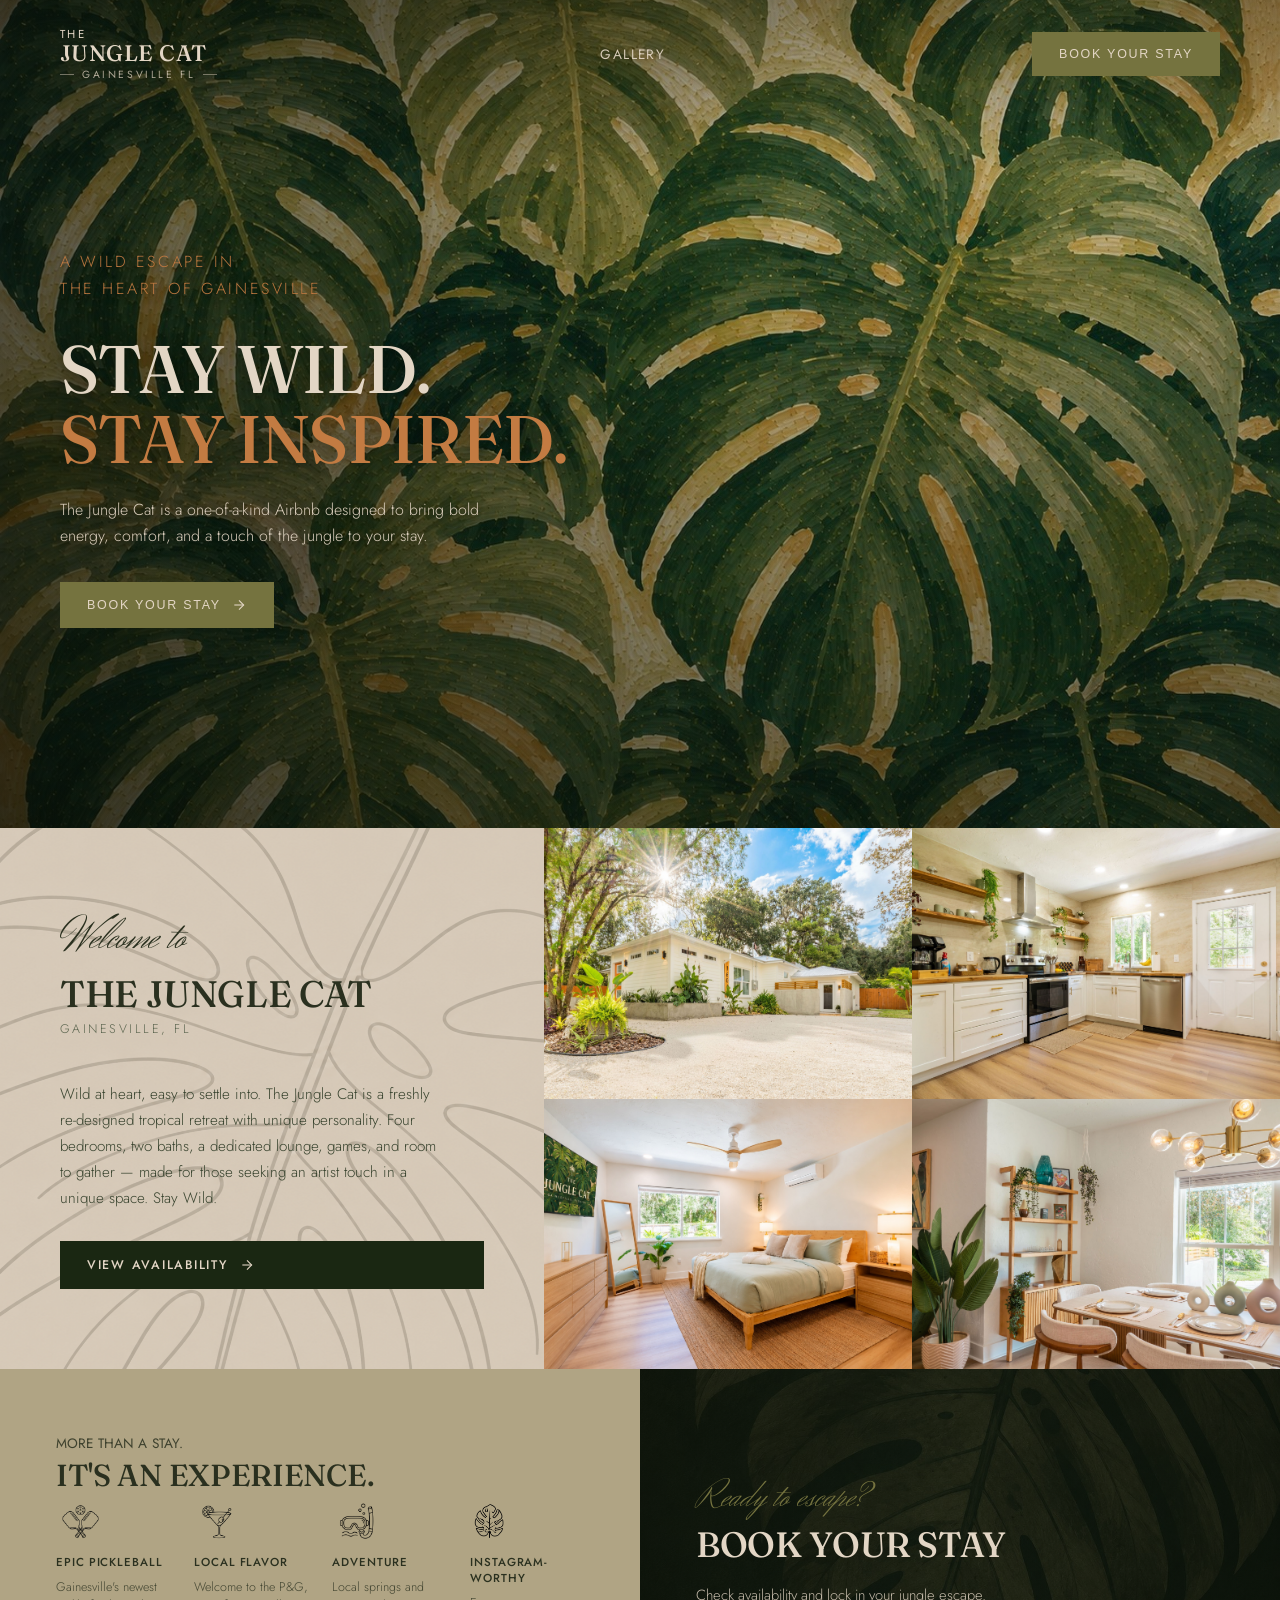
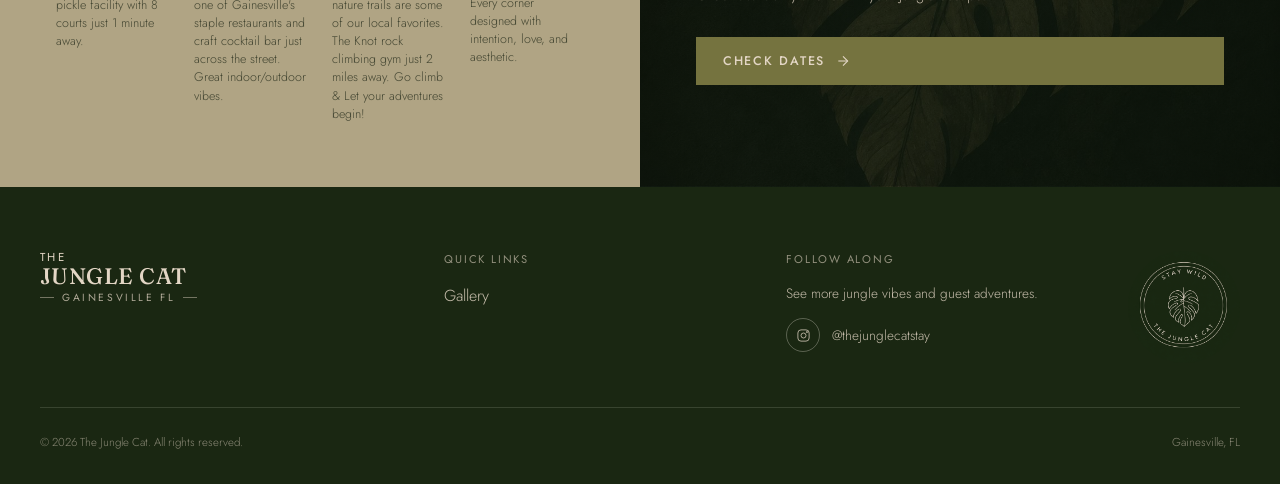
==== index.html @ f426f331 "Replace Experience section icons with custom illustrations Swap the generic inline SVG icons for the" ====
<!DOCTYPE html>
<html lang="en">
<head>
<meta charset="UTF-8">
<meta name="viewport" content="width=device-width, initial-scale=1.0">
<title>The Jungle Cat | Gainesville, FL</title>
<link rel="preconnect" href="https://fonts.googleapis.com">
<link href="https://fonts.googleapis.com/css2?family=Fraunces:ital,opsz,wght@0,9..144,300;0,9..144,400;0,9..144,500;0,9..144,600;1,9..144,400;1,9..144,500&family=Herr+Von+Muellerhoff&family=Jost:wght@300;400;500;600&display=swap" rel="stylesheet">
<link rel="stylesheet" href="styles.css">
</head>
<body>

<!-- ===== HERO ===== -->
<section class="hero" id="top">
  <div class="hero-bg"></div>
  <div class="hero-overlay"></div>

  <header>
    <div class="logo">
      <div class="brand-top">THE</div>
      <div class="brand-main">JUNGLE CAT</div>
      <div class="brand-sub">GAINESVILLE FL</div>
    </div>
    <nav id="mainNav">
      <a href="gallery.html" class="nav-gallery">
        <span class="nav-gallery-text">GALLERY</span>
        <img class="nav-gallery-leaf" src="images/gallery-leaf.png" alt="Gallery">
      </a>
    </nav>
    <button class="btn btn-olive" id="bookBtnTop">BOOK YOUR STAY</button>
    <button class="nav-toggle" id="navToggle" aria-label="Menu">
      <svg width="26" height="26" viewBox="0 0 24 24" fill="none" stroke="currentColor" stroke-width="1.6"><line x1="3" y1="6" x2="21" y2="6"/><line x1="3" y1="12" x2="21" y2="12"/><line x1="3" y1="18" x2="21" y2="18"/></svg>
    </button>
  </header>

  <div class="hero-content">
    <div class="hero-content-inner">
      <p class="eyebrow">A WILD ESCAPE IN<br>THE HEART OF GAINESVILLE</p>
      <h1>STAY WILD.<br><span class="line-2">STAY INSPIRED.</span></h1>
      <p>The Jungle Cat is a one-of-a-kind Airbnb designed to bring bold energy, comfort, and a touch of the jungle to your stay.</p>
      <button class="btn btn-olive">BOOK YOUR STAY
        <svg viewBox="0 0 24 24" fill="none" stroke-width="1.6"><line x1="5" y1="12" x2="19" y2="12"/><polyline points="12 5 19 12 12 19"/></svg>
      </button>
    </div>
  </div>
</section>

<!-- ===== FEATURES ===== -->
<!-- ===== WELCOME / GALLERY ===== -->
<section class="welcome" id="about">
  <div class="welcome-text">
    <span class="script">Welcome to</span>
    <h2>THE JUNGLE CAT</h2>
    <p class="loc">GAINESVILLE, FL</p>
    <div class="rule"></div>
    <p>Wild at heart, easy to settle into. The Jungle Cat is a freshly re-designed tropical retreat with unique personality. Four bedrooms, two baths, a dedicated lounge, games, and room to gather — made for those seeking an artist touch in a unique space. Stay Wild.</p>
    <a class="btn btn-forest" href="https://www.upkeyrentals.com/en/properties/6a95ee6c9db9bb001233cbee?city=Gainesville&country=United+States&minOccupancy=1&adults=1" target="_blank" rel="noopener">VIEW AVAILABILITY
      <svg viewBox="0 0 24 24" fill="none" stroke-width="1.6"><line x1="5" y1="12" x2="19" y2="12"/><polyline points="12 5 19 12 12 19"/></svg>
    </a>
  </div>
  <div class="gallery" id="gallery">
    <div class="gallery-item g1"><img src="images/exterior.jpg" alt="The Jungle Cat cottage exterior with sunlit trees and driveway"></div>
    <div class="gallery-item g2"><img src="images/kitchen.jpg" alt="Kitchen with open wood shelving and butcher block counters"></div>
    <div class="gallery-item g3"><img src="images/bedroom.jpg" alt="Bedroom with mirror and Jungle Cat sign on TV"></div>
    <div class="gallery-item g4"><img src="images/dining.jpg" alt="Dining nook with shelving, plants, and brass chandelier"></div>
  </div>
</section>

<!-- ===== EXPERIENCE / BOOK ===== -->
<section class="experience" id="experience">
  <div class="exp-left">
    <p class="exp-eyebrow">MORE THAN A STAY.</p>
    <h2>IT'S AN EXPERIENCE.</h2>
    <div class="exp-items">
      <div class="exp-item">
        <img src="images/icon-pickleball.png" alt="Pickleball paddles and ball">
        <h4>EPIC PICKLEBALL</h4>
        <p>Gainesville's newest pickle facility with 8 courts just 1 minute away.</p>
      </div>
      <div class="exp-item">
        <img src="images/icon-cocktail.png" alt="Cocktail glass">
        <h4>LOCAL FLAVOR</h4>
        <p>Welcome to the P&G, one of Gainesville's staple restaurants and craft cocktail bar just across the street. Great indoor/outdoor vibes.</p>
      </div>
      <div class="exp-item">
        <img src="images/icon-adventure.png" alt="Snorkel mask">
        <h4>ADVENTURE</h4>
        <p>Local springs and nature trails are some of our local favorites. The Knot rock climbing gym just 2 miles away. Go climb &amp; Let your adventures begin!</p>
      </div>
      <div class="exp-item">
        <img src="images/icon-leaf.png" alt="Monstera leaf">
        <h4>INSTAGRAM-WORTHY</h4>
        <p>Every corner designed with intention, love, and aesthetic.</p>
      </div>
    </div>
  </div>
  <div class="exp-right" id="stay">
    <span class="script">Ready to escape?</span>
    <h2>BOOK YOUR STAY</h2>
    <p>Check availability and lock in your jungle escape.</p>
    <a class="btn btn-olive" href="https://www.upkeyrentals.com/en/properties/6a95ee6c9db9bb001233cbee?city=Gainesville&country=United+States&minOccupancy=1&adults=1" target="_blank" rel="noopener">CHECK DATES
      <svg viewBox="0 0 24 24" fill="none" stroke-width="1.6"><line x1="5" y1="12" x2="19" y2="12"/><polyline points="12 5 19 12 12 19"/></svg>
    </a>
  </div>
</section>

<!-- ===== FOOTER ===== -->
<footer id="contact">
  <div class="footer-grid">
    <div class="footer-col">
      <div class="logo">
        <div class="brand-top">THE</div>
        <div class="brand-main">JUNGLE CAT</div>
        <div class="brand-sub">GAINESVILLE FL</div>
      </div>
    </div>
    <div class="footer-col">
      <h5>QUICK LINKS</h5>
      <a href="gallery.html">Gallery</a>
    </div>
    <div class="footer-col">
      <h5>FOLLOW ALONG</h5>
      <p>See more jungle vibes and guest adventures.</p>
      <div class="socials">
        <a href="https://www.instagram.com/thejunglecatstay" target="_blank" rel="noopener" aria-label="Instagram"><svg viewBox="0 0 24 24"><rect x="3" y="3" width="18" height="18" rx="5"/><circle cx="12" cy="12" r="4"/><circle cx="17.5" cy="6.5" r="1"/></svg></a>
        <a href="https://www.instagram.com/thejunglecatstay" target="_blank" rel="noopener" class="social-handle">@thejunglecatstay</a>
      </div>
    </div>
    <div class="badge">
      <img src="images/badge.png" alt="Stay Wild - The Jungle Cat badge">
    </div>
  </div>
  <div class="footer-bottom">
    <span>© 2026 The Jungle Cat. All rights reserved.</span>
    <span>Gainesville, FL</span>
  </div>
</footer>

<script>
  const toggle = document.getElementById('navToggle');
  const nav = document.getElementById('mainNav');
  toggle.addEventListener('click', () => nav.classList.toggle('open'));
  document.querySelectorAll('nav a').forEach(a => a.addEventListener('click', () => setTimeout(() => nav.classList.remove('open'), 0)));

  document.querySelectorAll('.btn').forEach(btn => {
    if (!btn.closest('a')) {
      btn.addEventListener('click', () => {
        if (btn.textContent.includes('BOOK') || btn.textContent.includes('CHECK')) {
          document.getElementById('stay').scrollIntoView({behavior:'smooth'});
        } else if (btn.textContent.includes('VIEW')) {
          document.getElementById('gallery').scrollIntoView({behavior:'smooth'});
        }
      });
    }
  });
</script>

</body>
</html>
---- styles.css ----
:root{
    --forest-deep:#1a2712;
    --forest:#1f2a1a;
    --forest-mid:#273321;
    --cream:#e3d6c5;
    --cream-warm:#d9ccbb;
    --olive:#75733f;
    --olive-light:#8f9260;
    --olive-tan:#b0a484;
    --clay:#c37b42;
    --ink:#2a301f;
    --line:rgba(42,48,31,0.18);
  }
  *{box-sizing:border-box; margin:0; padding:0;}
  html{scroll-behavior:smooth;}
  body{
    font-family:'Jost', sans-serif;
    color:var(--ink);
    background:var(--cream);
    -webkit-font-smoothing:antialiased;
  }
  h1,h2,h3,.serif{
    font-family:'Fraunces', serif;
    font-weight:500;
    letter-spacing:-0.01em;
  }
  .script{
    font-family:'Herr Von Muellerhoff', cursive;
    font-weight:400;
    line-height:1.4;
  }
  a{color:inherit; text-decoration:none;}
  img{max-width:100%; display:block;}
  .wrap{max-width:1240px; margin:0 auto; padding:0 40px;}
  .eyebrow{
    font-size:0.78rem;
    letter-spacing:0.16em;
    font-weight:500;
    color:var(--clay);
    text-shadow:0 2px 10px rgba(0,0,0,0.5);
  }
  .btn{
    display:inline-flex;
    align-items:center;
    gap:10px;
    padding:14px 26px;
    font-size:0.78rem;
    letter-spacing:0.14em;
    font-weight:500;
    border:1px solid transparent;
    cursor:pointer;
    transition:opacity 0.2s ease, transform 0.2s ease;
  }
  .btn:hover{opacity:0.85;}
  .btn-olive{background:var(--olive); color:var(--cream);}
  .btn-forest{background:var(--forest-deep); color:var(--cream);}
  .btn svg{width:16px; height:16px; stroke:currentColor;}

  /* ===== HEADER / HERO ===== */
  .hero{
    position:relative;
    min-height:92vh;
    display:flex;
    flex-direction:column;
    color:var(--cream);
    overflow:hidden;
  }
  .hero-bg{
    position:absolute; inset:0;
    background-image:url('images/hero-leaves.jpg');
    background-size:cover;
    background-position:center 30%;
    z-index:0;
  }
  .hero-overlay{
    position:absolute; inset:0; z-index:1;
    background:
      linear-gradient(100deg, rgba(6,10,4,0.62) 0%, rgba(6,10,4,0.38) 32%, rgba(6,10,4,0.08) 58%),
      linear-gradient(180deg, rgba(8,12,5,0.42) 0%, rgba(8,12,5,0.12) 22%, rgba(8,12,5,0.58) 100%);
  }
  header{
    position:relative; z-index:4;
    display:flex; align-items:center; justify-content:space-between;
    gap:20px;
    padding:28px 40px;
    max-width:1240px; margin:0 auto; width:100%;
  }
  .logo{line-height:1.15; flex:0 0 auto; white-space:nowrap;}
  .logo .brand-top{font-size:0.72rem; letter-spacing:0.2em; font-weight:400;}
  .logo .brand-main{font-family:'Fraunces', serif; font-size:1.4rem; letter-spacing:0.02em; font-weight:500;}
  .logo .brand-sub{font-size:0.65rem; letter-spacing:0.25em; opacity:0.75; display:flex; align-items:center; gap:8px; margin-top:2px;}
  .logo .brand-sub::before, .logo .brand-sub::after{content:""; width:14px; height:1px; background:currentColor; opacity:0.6;}
  nav{display:flex; align-items:center; justify-content:center; gap:22px; flex:1; min-width:0; margin-left:16px;}
  nav a{font-size:0.85rem; letter-spacing:0.1em; font-weight:400; opacity:0.92; white-space:nowrap; text-shadow:0 1px 6px rgba(0,0,0,0.4);}
  .nav-gallery-leaf{display:none;}
  nav a:hover{opacity:1;}
  .nav-toggle{display:none; background:none; border:none; color:var(--cream); cursor:pointer; flex:0 0 auto;}
  header .btn-olive{flex:0 0 auto; white-space:nowrap;}

  .hero-content{
    position:relative; z-index:3;
    flex:1;
    display:flex; align-items:center;
    padding:20px 40px 80px;
    max-width:1240px; margin:0 auto; width:100%;
  }
  .hero-content-inner{max-width:560px;}
  .hero-content h1{
    font-size:clamp(2.6rem, 5.5vw, 4.2rem);
    line-height:1.05;
    margin:18px 0 22px;
    text-shadow:0 3px 16px rgba(0,0,0,0.45);
  }
  .hero-content h1 .line-2{color:var(--clay);}
  .hero-content p{
    font-size:1rem;
    line-height:1.65;
    max-width:420px;
    opacity:0.95;
    margin-bottom:32px;
    font-weight:300;
    text-shadow:0 2px 10px rgba(0,0,0,0.5);
  }

  /* ===== WELCOME / GALLERY ===== */
  .welcome{
    display:grid; grid-template-columns:0.85fr 1.15fr;
  }
  .welcome-text{
    position:relative;
    background:var(--cream-warm) url('images/welcome-leaf.png') center/cover no-repeat;
    padding:80px 60px;
    display:flex; flex-direction:column; justify-content:center;
    overflow:hidden;
  }
  .welcome-text > *{position:relative;}
  .welcome-text .script{font-size:2.8rem; color:var(--olive-dark); margin-bottom:2px;}
  .welcome-text h2{font-size:2.3rem; line-height:1.15; margin-bottom:4px;}
  .welcome-text .loc{font-size:0.78rem; letter-spacing:0.2em; color:#5c6650; margin-bottom:18px;}
  .welcome-text .rule{width:46px; height:2px; background:var(--olive-dark); margin-bottom:22px;}
  .welcome-text p{font-size:0.95rem; line-height:1.7; color:#39442f; font-weight:300; max-width:380px; margin-bottom:30px;}

  .gallery{display:grid; grid-template-columns:1fr 1fr; grid-template-rows:1fr 1fr;}
  .gallery-item{position:relative; overflow:hidden; min-height:220px;}
  .gallery-item img{width:100%; height:100%; object-fit:cover; position:absolute; inset:0;}

  /* ===== EXPERIENCE / BOOK ===== */
  .experience{display:grid; grid-template-columns:1fr 1fr;}
  .exp-left{background:var(--olive-tan); color:var(--ink); padding:64px 56px;}
  .exp-eyebrow{font-size:0.85rem; font-weight:400; letter-spacing:0.01em; margin-bottom:4px; opacity:0.85;}
  .exp-left h2{font-size:1.9rem; line-height:1.2; margin-bottom:8px;}
  .exp-rule{width:100%; max-width:520px; height:1px; background:rgba(42,48,31,0.3); margin:20px 0 34px;}
  .exp-items{display:grid; grid-template-columns:repeat(4,1fr); gap:24px;}
  .exp-item svg{width:24px; height:24px; stroke:var(--ink); fill:none; stroke-width:1.3; margin-bottom:14px;}
  .exp-item img{height:38px; width:auto; margin-bottom:14px; display:block;}
  .exp-item h4{font-size:0.72rem; letter-spacing:0.08em; font-weight:500; margin-bottom:8px;}
  .exp-item p{font-size:0.78rem; line-height:1.45; font-weight:300; opacity:0.8;}

  .exp-right{
    position:relative;
    background:
      linear-gradient(100deg, rgba(10,14,6,0.72) 0%, rgba(10,14,6,0.48) 45%, rgba(10,14,6,0.62) 100%),
      url('images/book-your-stay-bg.jpg');
    background-size:cover;
    background-position:center;
    color:var(--cream);
    padding:70px 56px;
    display:flex; flex-direction:column; justify-content:center;
    overflow:hidden;
  }
  .exp-right .leaf-deco{position:absolute; right:-40px; top:-20px; width:280px; height:280px; opacity:0.18; stroke:var(--cream); fill:none; stroke-width:1;}
  .exp-right .script{font-size:2.4rem; color:var(--olive); margin-bottom:0;}
  .exp-right h2{font-size:2.2rem; line-height:1.15; margin-bottom:18px; position:relative;}
  .exp-right p{font-size:0.92rem; line-height:1.65; font-weight:300; opacity:0.85; max-width:360px; margin-bottom:30px; position:relative;}

  /* ===== FOOTER ===== */
  footer{background:var(--forest-deep); color:var(--cream); padding:64px 40px 34px;}
  .footer-grid{
    display:grid; grid-template-columns:1.2fr 1fr 1fr auto;
    gap:30px;
    max-width:1240px; margin:0 auto;
    padding-bottom:44px;
    border-bottom:1px solid rgba(242,237,226,0.14);
  }
  footer .logo .brand-sub{color:var(--cream);}
  .footer-col h5{font-size:0.7rem; letter-spacing:0.16em; opacity:0.6; margin-bottom:16px; font-weight:400;}
  .footer-col a, .footer-col p{
    display:block; font-size:0.85rem; font-weight:300; opacity:0.85; margin-bottom:10px; line-height:1.6;
  }
  .footer-col a{font-size:1rem;}
  .socials{display:flex; align-items:center; gap:12px; margin-top:14px;}
  .socials a{
    width:34px; height:34px; border:1px solid rgba(242,237,226,0.35); border-radius:50%;
    display:flex; align-items:center; justify-content:center; flex:0 0 auto;
  }
  .socials svg{width:15px; height:15px; stroke:var(--cream); fill:none; stroke-width:1.4;}
  .socials a.social-handle{
    width:auto; height:auto; border:none; border-radius:0;
    font-size:0.85rem; font-weight:300; opacity:0.85;
  }
  .socials a.social-handle:hover{opacity:1;}
  .badge{
    width:112px; height:112px;
    display:flex; align-items:center; justify-content:center;
  }
  .badge img{width:100%; height:100%; border-radius:50%; object-fit:cover;}
  .footer-bottom{
    max-width:1240px; margin:26px auto 0; display:flex; justify-content:space-between;
    font-size:0.72rem; opacity:0.55; font-weight:300;
  }

  /* ===== RESPONSIVE ===== */
  @media(max-width:860px){
    .wrap, header, .hero-content{padding-left:24px; padding-right:24px;}
    nav{display:none;}
    nav.open{
      display:block; position:absolute; top:100%; left:0; right:0; margin:0;
      padding:4px 24px; z-index:5; text-align:center;
    }
    nav.open .nav-gallery{display:inline-block;}
    nav.open .nav-gallery-text{display:none;}
    nav.open .nav-gallery-leaf{
      display:block; height:clamp(102px, 35vw, 134px); width:auto; max-width:92%; margin:0 auto;
      opacity:0; animation:navLeafFadeIn 1.2s ease forwards;
    }
    @keyframes navLeafFadeIn{
      from{opacity:0;}
      to{opacity:1;}
    }
    .nav-toggle{display:block;}
    header .btn-olive{display:none;}
    .experience{grid-template-columns:1fr;}
    .welcome{grid-template-columns:1fr;}
    .welcome-text{padding:56px 30px;}
    .gallery-item{min-height:180px;}
    .footer-grid{grid-template-columns:1fr 1fr; padding-bottom:0;}
    .footer-grid > *:nth-child(4){grid-column:span 2; margin-top:20px;}
    .footer-bottom{flex-direction:column; gap:8px; text-align:center;}
  }
  @media(max-width:560px){
    .footer-grid{grid-template-columns:1fr;}
    .gallery{grid-template-columns:1fr;}
    .gallery-item{min-height:auto; aspect-ratio:4/3;}
    .welcome-text{padding:48px 24px;}
    .welcome-text .script{font-size:2.4rem;}
    .welcome-text h2{font-size:2rem;}
    .welcome-text .loc{font-size:0.72rem; margin-bottom:16px;}
    .welcome-text p{font-size:0.9rem; margin-bottom:26px;}
    .welcome-text .btn{padding:13px 22px; font-size:0.72rem; gap:9px;}
    .exp-items{grid-template-columns:1fr;}
    .exp-left, .exp-right{padding:50px 26px;}
  }

  /* ===== FULL GALLERY PAGE ===== */
  .exp-right-full{
    min-height:52vh;
    align-items:center;
    text-align:center;
  }
  .exp-right-full p{margin-left:auto; margin-right:auto;}
  .hero-gallery{
    min-height:38vh;
  }
  .full-gallery{
    background:#fff;
    padding:5px;
  }
  .full-gallery-grid{
    display:grid;
    grid-template-columns:repeat(3, 1fr);
    gap:5px;
    max-width:1600px;
    margin:0 auto;
  }
  .full-gallery-grid img{
    width:100%;
    height:100%;
    aspect-ratio:4/3;
    object-fit:cover;
    display:block;
  }
  .full-gallery-empty{
    text-align:center;
    padding:60px 20px 100px;
    color:#8a8a7a;
    font-size:0.95rem;
    font-weight:300;
  }
  @media(max-width:700px){
    .full-gallery{padding:0;}
    .full-gallery-grid{grid-template-columns:1fr; gap:0;}
  }
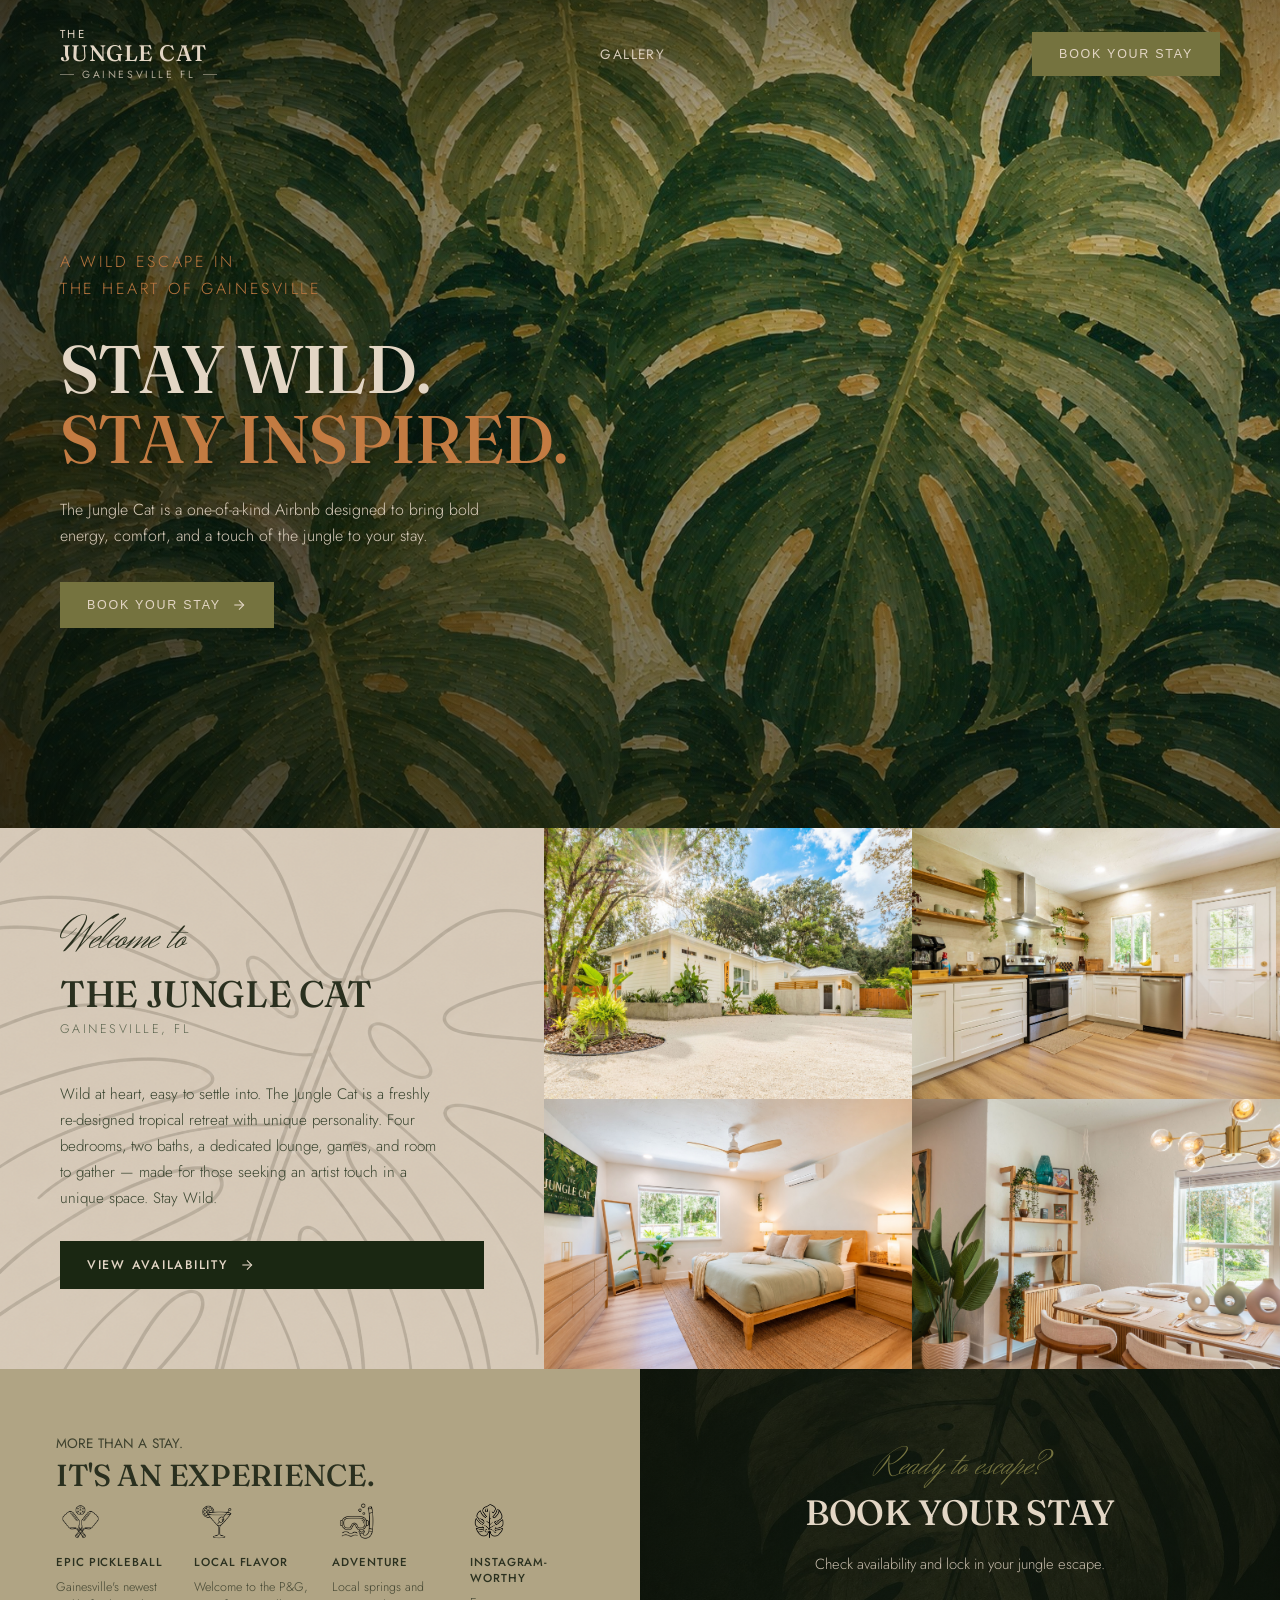
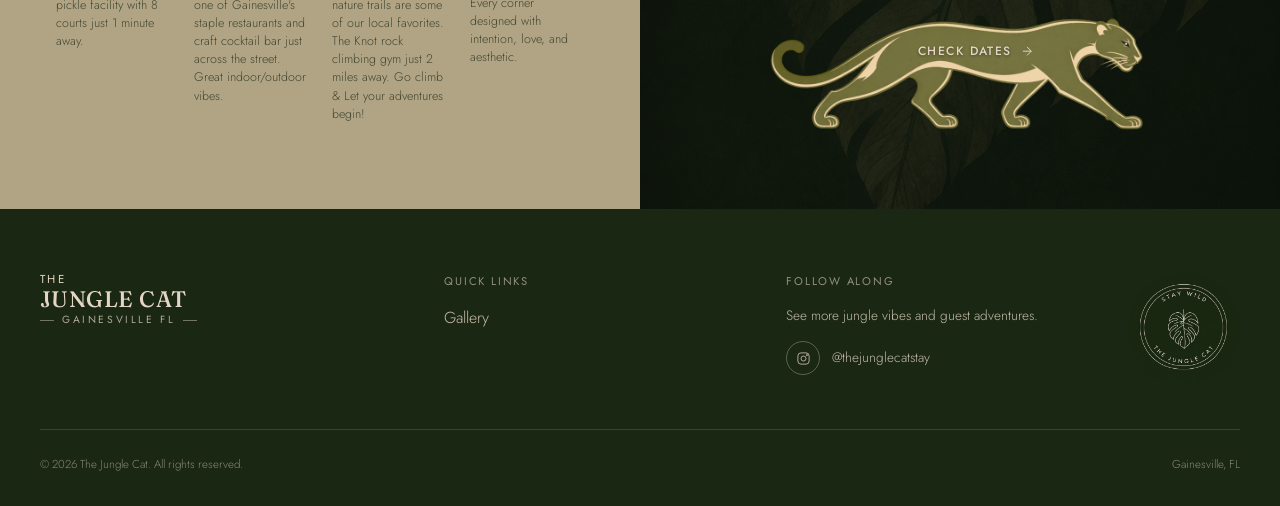
==== commit 023ff599: "Replace CHECK DATES button with panther graphic - Recolor the panther illustration's body to exactly" ====
--- a/index.html
+++ b/index.html
@@ -98,8 +98,11 @@
     <span class="script">Ready to escape?</span>
     <h2>BOOK YOUR STAY</h2>
     <p>Check availability and lock in your jungle escape.</p>
-    <a class="btn btn-olive" href="https://www.upkeyrentals.com/en/properties/6a95ee6c9db9bb001233cbee?city=Gainesville&country=United+States&minOccupancy=1&adults=1" target="_blank" rel="noopener">CHECK DATES
-      <svg viewBox="0 0 24 24" fill="none" stroke-width="1.6"><line x1="5" y1="12" x2="19" y2="12"/><polyline points="12 5 19 12 12 19"/></svg>
+    <a class="btn-panther" href="https://www.upkeyrentals.com/en/properties/6a95ee6c9db9bb001233cbee?city=Gainesville&country=United+States&minOccupancy=1&adults=1" target="_blank" rel="noopener">
+      <img src="images/panther.png" alt="">
+      <span class="btn-panther-label">CHECK DATES
+        <svg viewBox="0 0 24 24" fill="none" stroke-width="1.6"><line x1="5" y1="12" x2="19" y2="12"/><polyline points="12 5 19 12 12 19"/></svg>
+      </span>
     </a>
   </div>
 </section>
--- a/styles.css
+++ b/styles.css
@@ -56,6 +56,18 @@
   .btn-forest{background:var(--forest-deep); color:var(--cream);}
   .btn svg{width:16px; height:16px; stroke:currentColor;}
 
+  .btn-panther{position:relative; display:inline-block; width:100%; max-width:400px; container-type:inline-size; transition:opacity 0.2s ease;}
+  .btn-panther:hover{opacity:0.85;}
+  .btn-panther img{width:100%; height:auto; display:block;}
+  .btn-panther-label{
+    position:absolute; top:34%; left:54%; transform:translate(-50%,-50%);
+    display:inline-flex; align-items:center; gap:2cqw;
+    font-size:3cqw; letter-spacing:0.12em; font-weight:500;
+    color:var(--cream); white-space:nowrap;
+    text-shadow:0 1px 3px rgba(0,0,0,0.4);
+  }
+  .btn-panther-label svg{width:3.6cqw; height:3.6cqw; stroke:currentColor; flex:0 0 auto;}
+
   /* ===== HEADER / HERO ===== */
   .hero{
     position:relative;
@@ -165,13 +177,14 @@
     background-position:center;
     color:var(--cream);
     padding:70px 56px;
-    display:flex; flex-direction:column; justify-content:center;
+    display:flex; flex-direction:column; justify-content:center; align-items:center;
+    text-align:center;
     overflow:hidden;
   }
   .exp-right .leaf-deco{position:absolute; right:-40px; top:-20px; width:280px; height:280px; opacity:0.18; stroke:var(--cream); fill:none; stroke-width:1;}
   .exp-right .script{font-size:2.4rem; color:var(--olive); margin-bottom:0;}
   .exp-right h2{font-size:2.2rem; line-height:1.15; margin-bottom:18px; position:relative;}
-  .exp-right p{font-size:0.92rem; line-height:1.65; font-weight:300; opacity:0.85; max-width:360px; margin-bottom:30px; position:relative;}
+  .exp-right p{font-size:0.92rem; line-height:1.65; font-weight:300; opacity:0.85; max-width:360px; margin-bottom:30px; margin-left:auto; margin-right:auto; position:relative;}
 
   /* ===== FOOTER ===== */
   footer{background:var(--forest-deep); color:var(--cream); padding:64px 40px 34px;}
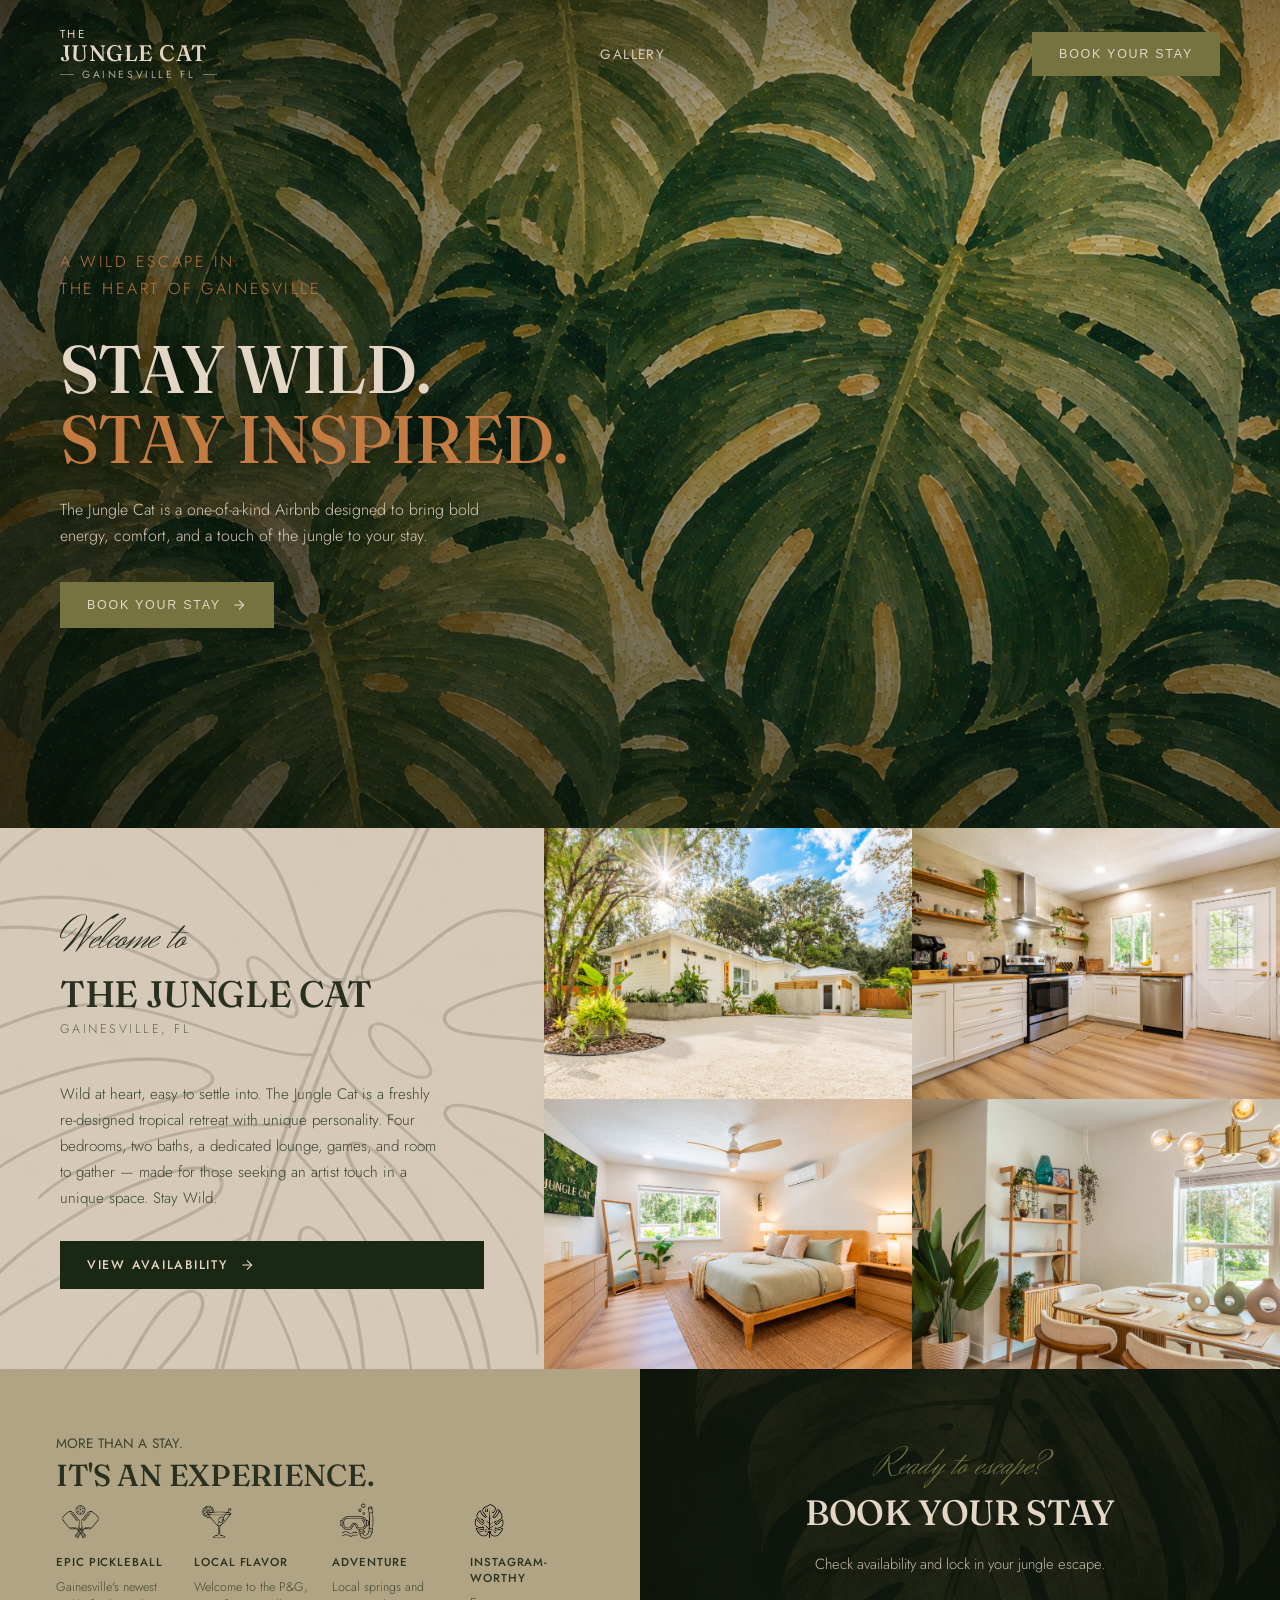
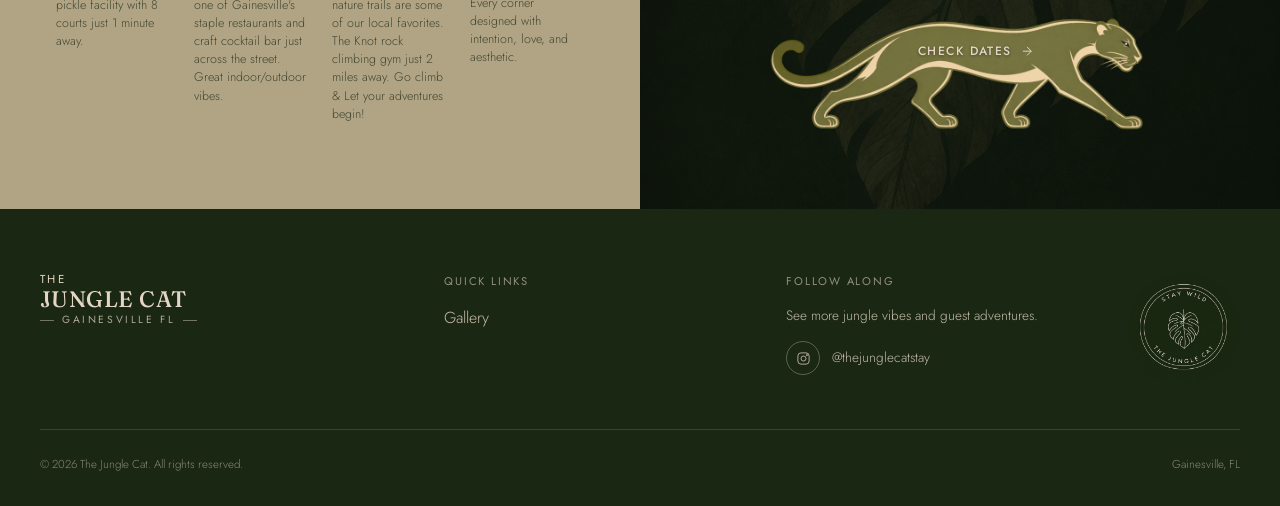
==== commit c2578fd8: "Add link preview (Open Graph) image Add images/og-image.jpg (cropped to the standard 1200x630 size) " ====
--- a/index.html
+++ b/index.html
@@ -4,6 +4,22 @@
 <meta charset="UTF-8">
 <meta name="viewport" content="width=device-width, initial-scale=1.0">
 <title>The Jungle Cat | Gainesville, FL</title>
+
+<meta name="description" content="A one-of-a-kind Airbnb in Gainesville, FL. Four bedrooms, two baths, a dedicated lounge, and games — a freshly re-designed tropical retreat with unique personality.">
+
+<meta property="og:type" content="website">
+<meta property="og:url" content="https://thejunglecat.netlify.app/">
+<meta property="og:title" content="The Jungle Cat | Gainesville, FL">
+<meta property="og:description" content="A one-of-a-kind Airbnb in Gainesville, FL. Four bedrooms, two baths, a dedicated lounge, and games — a freshly re-designed tropical retreat with unique personality.">
+<meta property="og:image" content="https://thejunglecat.netlify.app/images/og-image.jpg">
+<meta property="og:image:width" content="1200">
+<meta property="og:image:height" content="630">
+
+<meta name="twitter:card" content="summary_large_image">
+<meta name="twitter:title" content="The Jungle Cat | Gainesville, FL">
+<meta name="twitter:description" content="A one-of-a-kind Airbnb in Gainesville, FL. Four bedrooms, two baths, a dedicated lounge, and games — a freshly re-designed tropical retreat with unique personality.">
+<meta name="twitter:image" content="https://thejunglecat.netlify.app/images/og-image.jpg">
+
 <link rel="preconnect" href="https://fonts.googleapis.com">
 <link href="https://fonts.googleapis.com/css2?family=Fraunces:ital,opsz,wght@0,9..144,300;0,9..144,400;0,9..144,500;0,9..144,600;1,9..144,400;1,9..144,500&family=Herr+Von+Muellerhoff&family=Jost:wght@300;400;500;600&display=swap" rel="stylesheet">
 <link rel="stylesheet" href="styles.css">
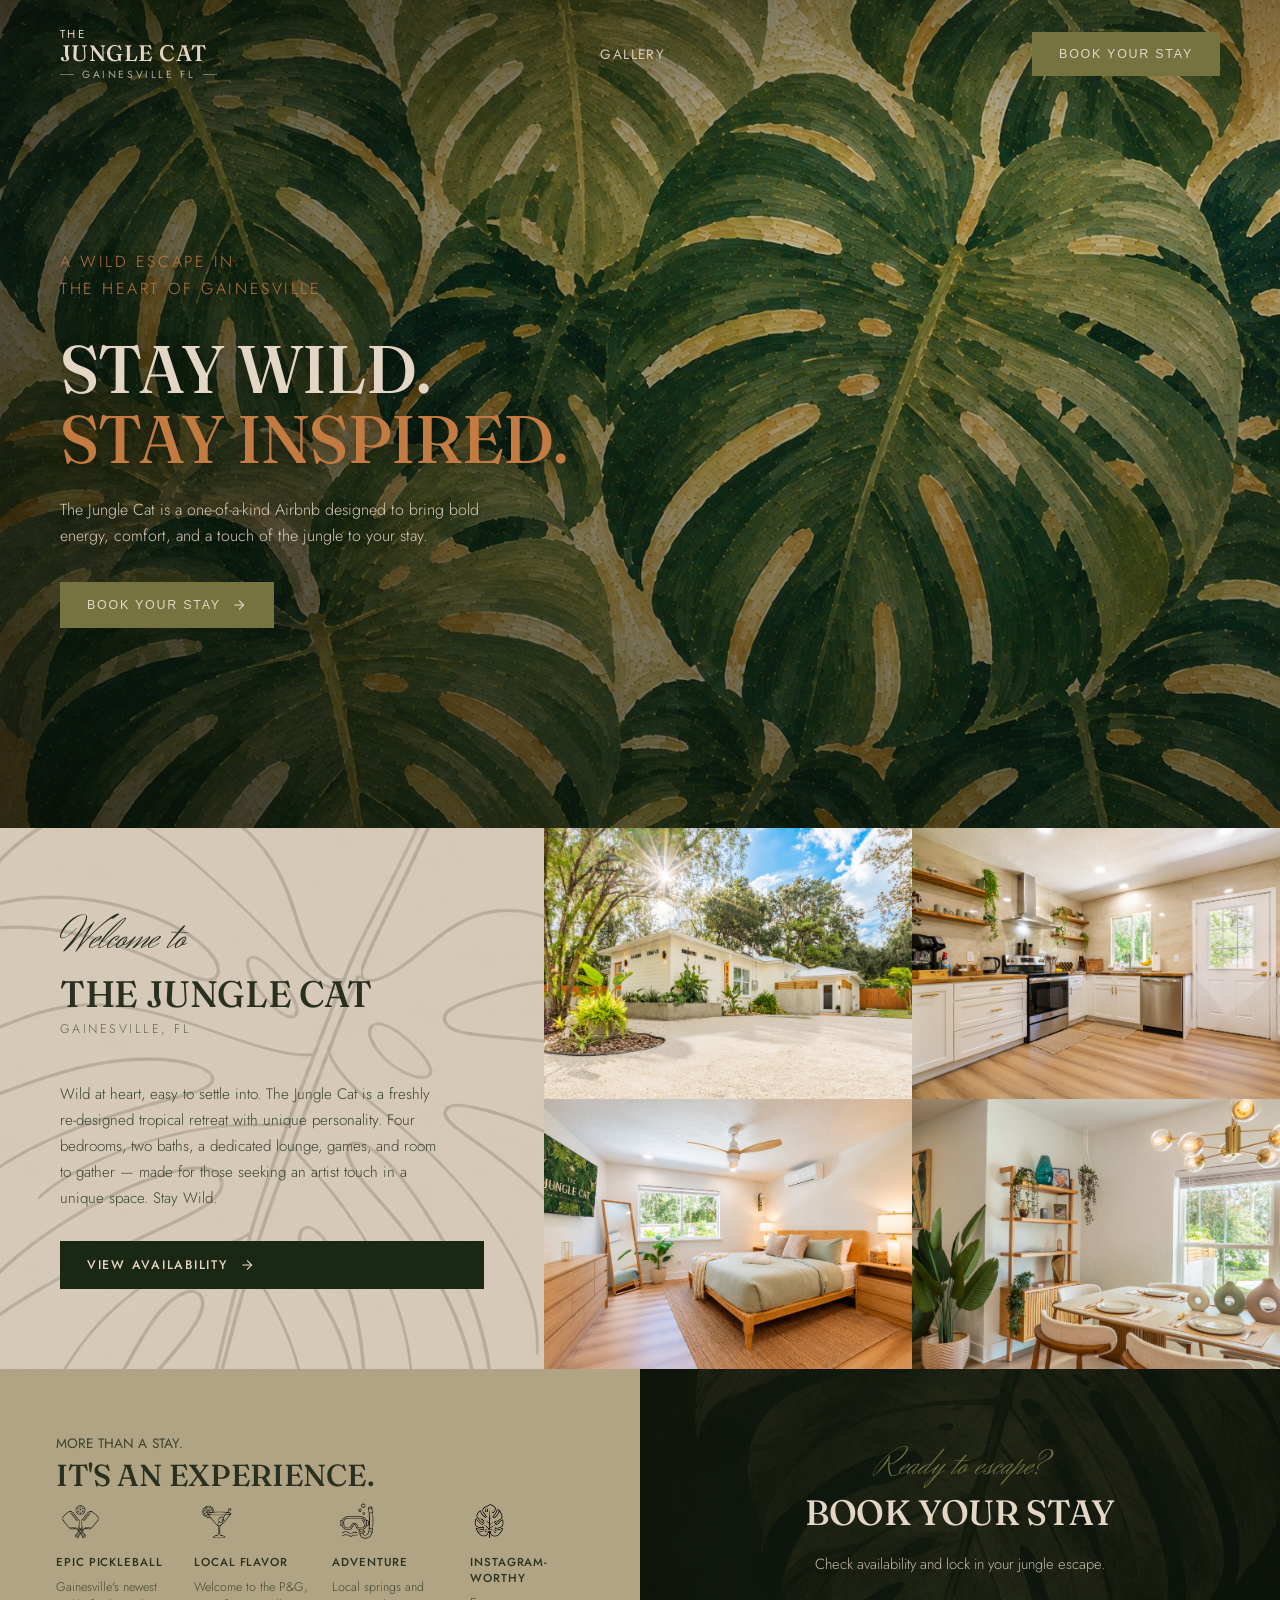
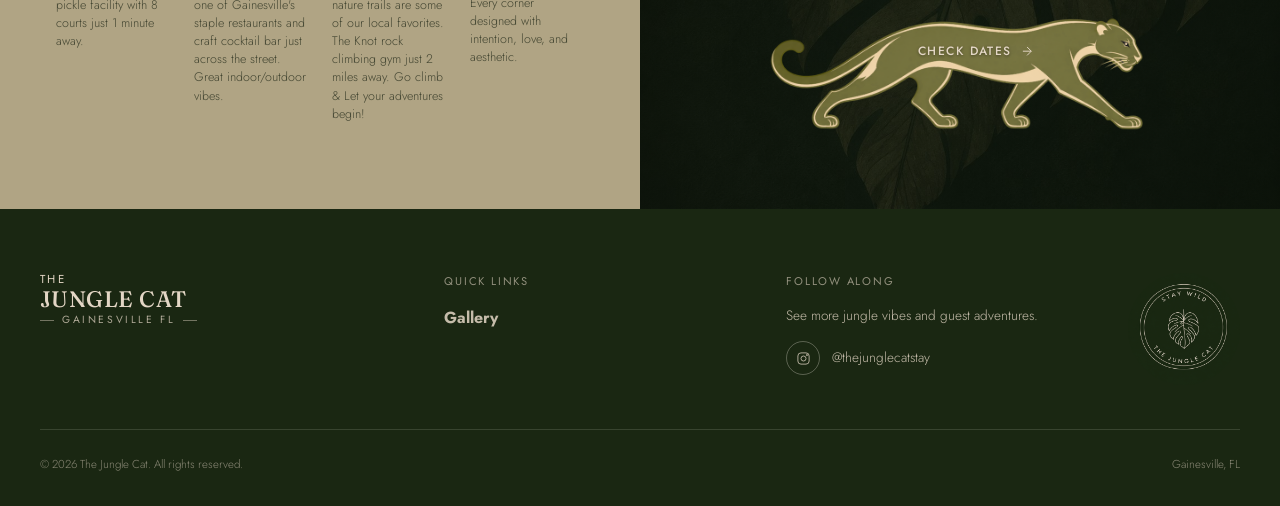
==== commit 834bff50: "Bold footer Gallery link, move round badge next to IG handle - Make the "Gallery" quick link bold - " ====
--- a/index.html
+++ b/index.html
@@ -78,6 +78,7 @@
     <div class="gallery-item g1"><img src="images/exterior.jpg" alt="The Jungle Cat cottage exterior with sunlit trees and driveway"></div>
     <div class="gallery-item g2"><img src="images/kitchen.jpg" alt="Kitchen with open wood shelving and butcher block counters"></div>
     <div class="gallery-item g3"><img src="images/bedroom.jpg" alt="Bedroom with mirror and Jungle Cat sign on TV"></div>
+    <div class="gallery-item gallery-item-mobile-only"><img src="images/magazine.jpg" alt="Guest reading a surf magazine with a cup of tea"></div>
     <div class="gallery-item g4"><img src="images/dining.jpg" alt="Dining nook with shelving, plants, and brass chandelier"></div>
   </div>
 </section>
@@ -126,18 +127,18 @@
 <!-- ===== FOOTER ===== -->
 <footer id="contact">
   <div class="footer-grid">
-    <div class="footer-col">
+    <div class="footer-col footer-logo-col">
       <div class="logo">
         <div class="brand-top">THE</div>
         <div class="brand-main">JUNGLE CAT</div>
         <div class="brand-sub">GAINESVILLE FL</div>
       </div>
     </div>
-    <div class="footer-col">
+    <div class="footer-col footer-quicklinks-col">
       <h5>QUICK LINKS</h5>
       <a href="gallery.html">Gallery</a>
     </div>
-    <div class="footer-col">
+    <div class="footer-col footer-follow-col">
       <h5>FOLLOW ALONG</h5>
       <p>See more jungle vibes and guest adventures.</p>
       <div class="socials">
--- a/styles.css
+++ b/styles.css
@@ -155,6 +155,7 @@
   .gallery{display:grid; grid-template-columns:1fr 1fr; grid-template-rows:1fr 1fr;}
   .gallery-item{position:relative; overflow:hidden; min-height:220px;}
   .gallery-item img{width:100%; height:100%; object-fit:cover; position:absolute; inset:0;}
+  .gallery-item-mobile-only{display:none;}
 
   /* ===== EXPERIENCE / BOOK ===== */
   .experience{display:grid; grid-template-columns:1fr 1fr;}
@@ -196,11 +197,13 @@
     border-bottom:1px solid rgba(242,237,226,0.14);
   }
   footer .logo .brand-sub{color:var(--cream);}
+  .badge{align-self:end;}
   .footer-col h5{font-size:0.7rem; letter-spacing:0.16em; opacity:0.6; margin-bottom:16px; font-weight:400;}
   .footer-col a, .footer-col p{
     display:block; font-size:0.85rem; font-weight:300; opacity:0.85; margin-bottom:10px; line-height:1.6;
   }
   .footer-col a{font-size:1rem;}
+  .footer-col > a{font-weight:700;}
   .socials{display:flex; align-items:center; gap:12px; margin-top:14px;}
   .socials a{
     width:34px; height:34px; border:1px solid rgba(242,237,226,0.35); border-radius:50%;
@@ -246,14 +249,27 @@
     .welcome{grid-template-columns:1fr;}
     .welcome-text{padding:56px 30px;}
     .gallery-item{min-height:180px;}
-    .footer-grid{grid-template-columns:1fr 1fr; padding-bottom:0;}
-    .footer-grid > *:nth-child(4){grid-column:span 2; margin-top:20px;}
+    .footer-grid{
+      grid-template-columns:1fr 1fr;
+      grid-template-areas:"quicklinks logo" "follow badge";
+      padding-bottom:0;
+    }
+    .footer-quicklinks-col{grid-area:quicklinks;}
+    .footer-follow-col{grid-area:follow;}
+    .footer-logo-col{grid-area:logo;}
+    .badge{grid-area:badge; margin-top:0; justify-self:end; align-self:end;}
     .footer-bottom{flex-direction:column; gap:8px; text-align:center;}
   }
   @media(max-width:560px){
-    .footer-grid{grid-template-columns:1fr;}
+    .footer-grid{
+      grid-template-columns:1fr;
+      grid-template-areas:"logo" "quicklinks" "follow" "badge";
+    }
+    .footer-logo-col{margin-top:0;}
+    .badge{justify-self:start; margin-top:20px;}
     .gallery{grid-template-columns:1fr;}
     .gallery-item{min-height:auto; aspect-ratio:4/3;}
+    .gallery-item-mobile-only{display:block;}
     .welcome-text{padding:48px 24px;}
     .welcome-text .script{font-size:2.4rem;}
     .welcome-text h2{font-size:2rem;}
@@ -302,4 +318,5 @@
   @media(max-width:700px){
     .full-gallery{padding:0;}
     .full-gallery-grid{grid-template-columns:1fr; gap:0;}
-  }
+    .hero-gallery{min-height:28.5vh;}
+  }
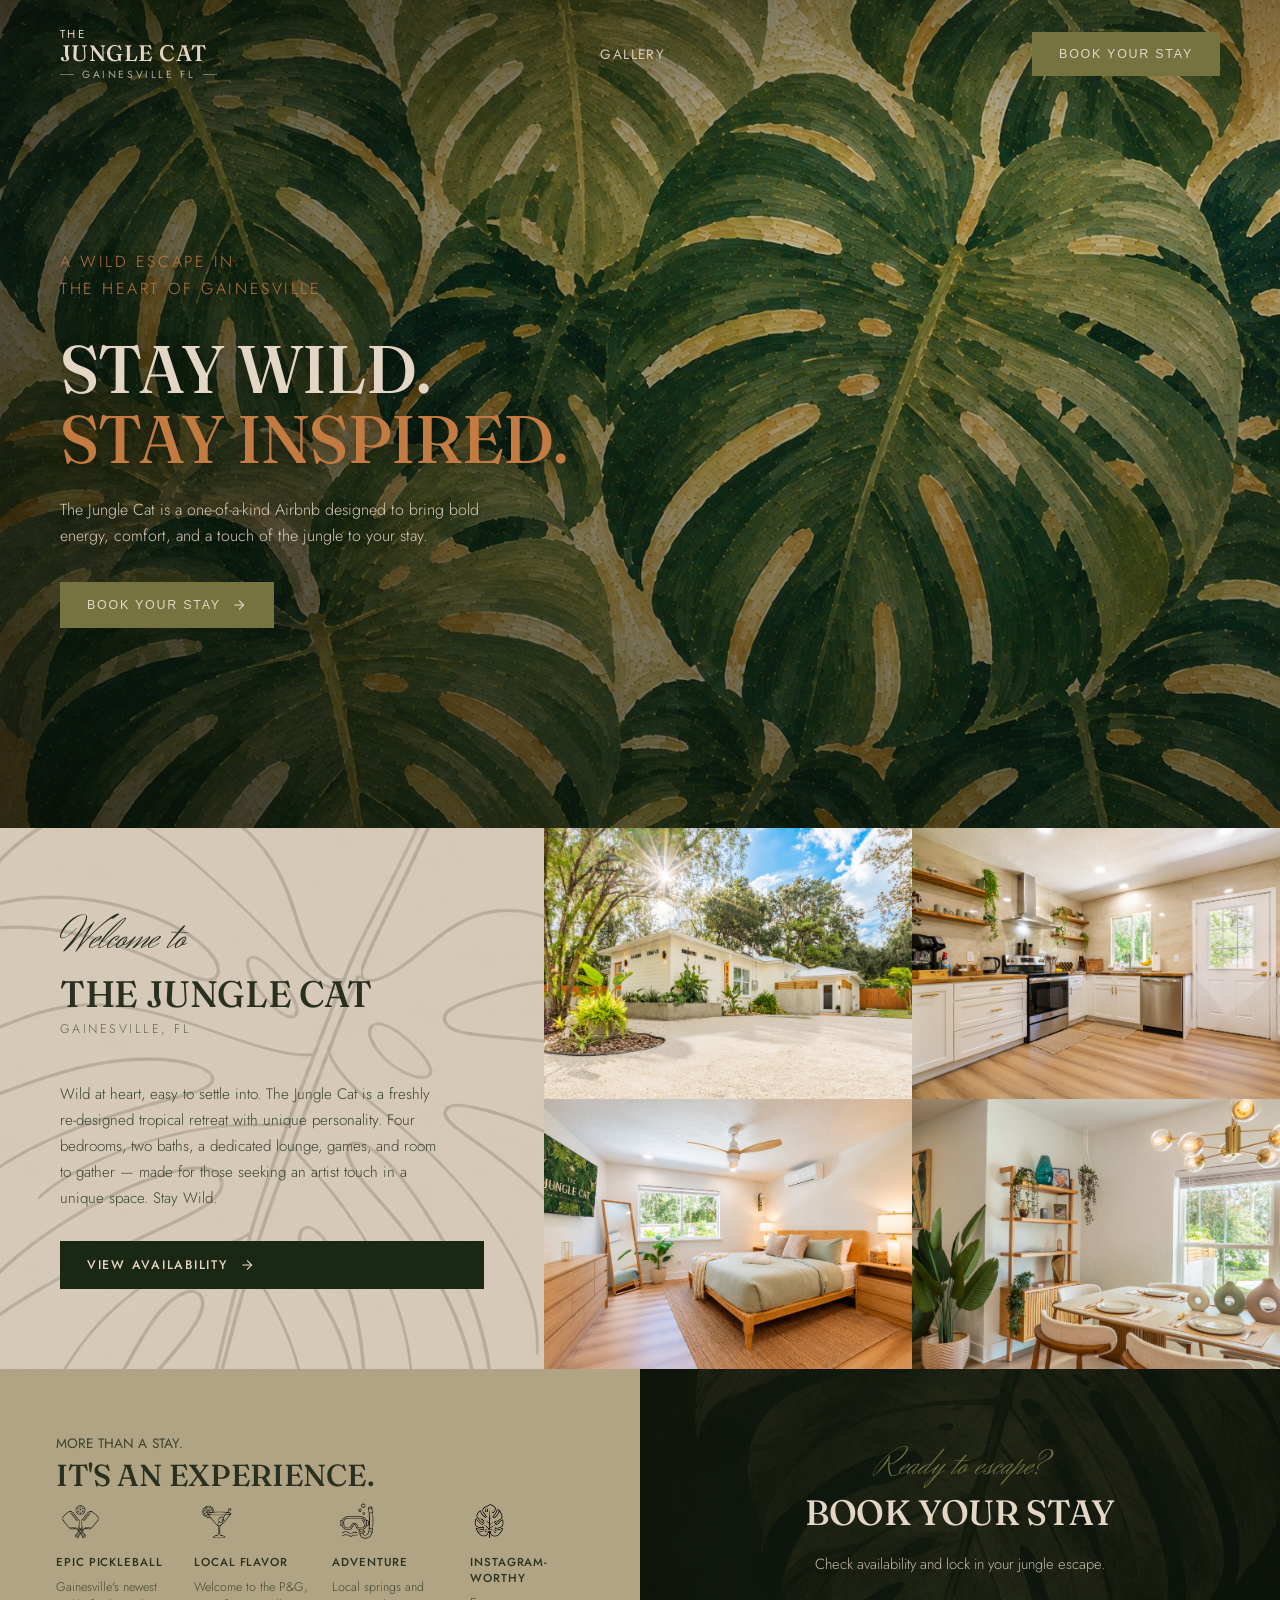
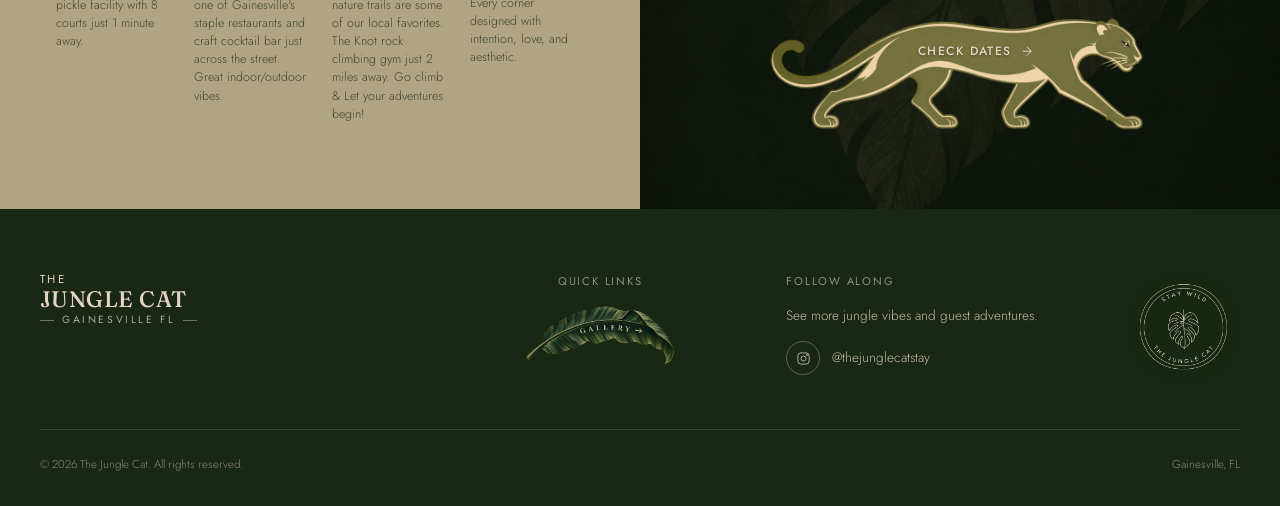
==== commit 26dce554: "Replace footer Gallery button with leaf graphic on desktop On desktop (>=861px), the footer's "Galle" ====
--- a/index.html
+++ b/index.html
@@ -115,7 +115,7 @@
     <span class="script">Ready to escape?</span>
     <h2>BOOK YOUR STAY</h2>
     <p>Check availability and lock in your jungle escape.</p>
-    <a class="btn-panther" href="https://www.upkeyrentals.com/en/properties/6a95ee6c9db9bb001233cbee?city=Gainesville&country=United+States&minOccupancy=1&adults=1" target="_blank" rel="noopener">
+    <a class="btn-panther" href="booking.html">
       <img src="images/panther.png" alt="">
       <span class="btn-panther-label">CHECK DATES
         <svg viewBox="0 0 24 24" fill="none" stroke-width="1.6"><line x1="5" y1="12" x2="19" y2="12"/><polyline points="12 5 19 12 12 19"/></svg>
@@ -136,7 +136,10 @@
     </div>
     <div class="footer-col footer-quicklinks-col">
       <h5>QUICK LINKS</h5>
-      <a href="gallery.html">Gallery</a>
+      <a href="gallery.html" class="footer-gallery-link">
+        <span class="footer-gallery-text">Gallery</span>
+        <img class="footer-gallery-leaf" src="images/gallery-leaf.png" alt="Gallery">
+      </a>
     </div>
     <div class="footer-col footer-follow-col">
       <h5>FOLLOW ALONG</h5>
--- a/styles.css
+++ b/styles.css
@@ -204,6 +204,13 @@
   }
   .footer-col a{font-size:1rem;}
   .footer-col > a{font-weight:700;}
+  .footer-gallery-leaf{display:none;}
+  @media(min-width:861px){
+    .footer-quicklinks-col{text-align:center;}
+    .footer-gallery-link{display:inline-block; margin-bottom:0;}
+    .footer-gallery-text{display:none;}
+    .footer-gallery-leaf{display:block; height:60px; width:auto; margin:0 auto;}
+  }
   .socials{display:flex; align-items:center; gap:12px; margin-top:14px;}
   .socials a{
     width:34px; height:34px; border:1px solid rgba(242,237,226,0.35); border-radius:50%;
@@ -263,10 +270,11 @@
   @media(max-width:560px){
     .footer-grid{
       grid-template-columns:1fr;
-      grid-template-areas:"logo" "quicklinks" "follow" "badge";
+      grid-template-areas:"logo" "quicklinks" "social";
     }
     .footer-logo-col{margin-top:0;}
-    .badge{justify-self:start; margin-top:20px;}
+    .footer-follow-col{grid-area:social; max-width:calc(100% - 120px);}
+    .badge{grid-area:social; justify-self:end; align-self:start; margin-top:34px;}
     .gallery{grid-template-columns:1fr;}
     .gallery-item{min-height:auto; aspect-ratio:4/3;}
     .gallery-item-mobile-only{display:block;}
@@ -320,3 +328,40 @@
     .full-gallery-grid{grid-template-columns:1fr; gap:0;}
     .hero-gallery{min-height:28.5vh;}
   }
+
+  /* ===== BOOKING PAGE ===== */
+  .booking-page{
+    background:
+      linear-gradient(180deg, rgba(6,10,4,0.32) 0%, rgba(6,10,4,0.72) 55%, rgba(6,10,4,0.92) 100%),
+      url('images/booking-bg.jpg');
+    background-size:cover;
+    background-position:top center;
+    background-repeat:no-repeat;
+    background-attachment:fixed;
+    background-color:var(--forest-deep);
+    color:var(--cream);
+    min-height:100vh;
+  }
+  .booking-page header{position:relative; z-index:4;}
+  .booking-page header nav a, .booking-page .logo{text-shadow:0 1px 6px rgba(0,0,0,0.4);}
+  .booking-main{
+    min-height:calc(100vh - 100px);
+    display:flex; flex-direction:column; align-items:center; justify-content:center;
+    text-align:center;
+    padding:60px 24px 100px;
+    gap:36px;
+  }
+  .booking-intro .script{font-size:2.2rem; color:var(--olive-light); display:block; margin-bottom:4px;}
+  .booking-intro h1{font-size:clamp(2.2rem, 5vw, 3.2rem); margin-bottom:16px;}
+  .booking-intro p{font-size:1rem; font-weight:300; opacity:0.9; max-width:420px; margin:0 auto; text-shadow:0 1px 6px rgba(0,0,0,0.35);}
+  .booking-widget-wrap{
+    width:100%; max-width:900px;
+    background:var(--cream) url('images/welcome-leaf.png') center/cover no-repeat;
+    border-radius:14px;
+    padding:28px;
+    box-shadow:0 25px 70px rgba(0,0,0,0.4);
+  }
+  @media(max-width:560px){
+    .booking-widget-wrap{padding:20px 16px; border-radius:10px;}
+    .booking-main{padding:40px 20px 70px; gap:28px;}
+  }
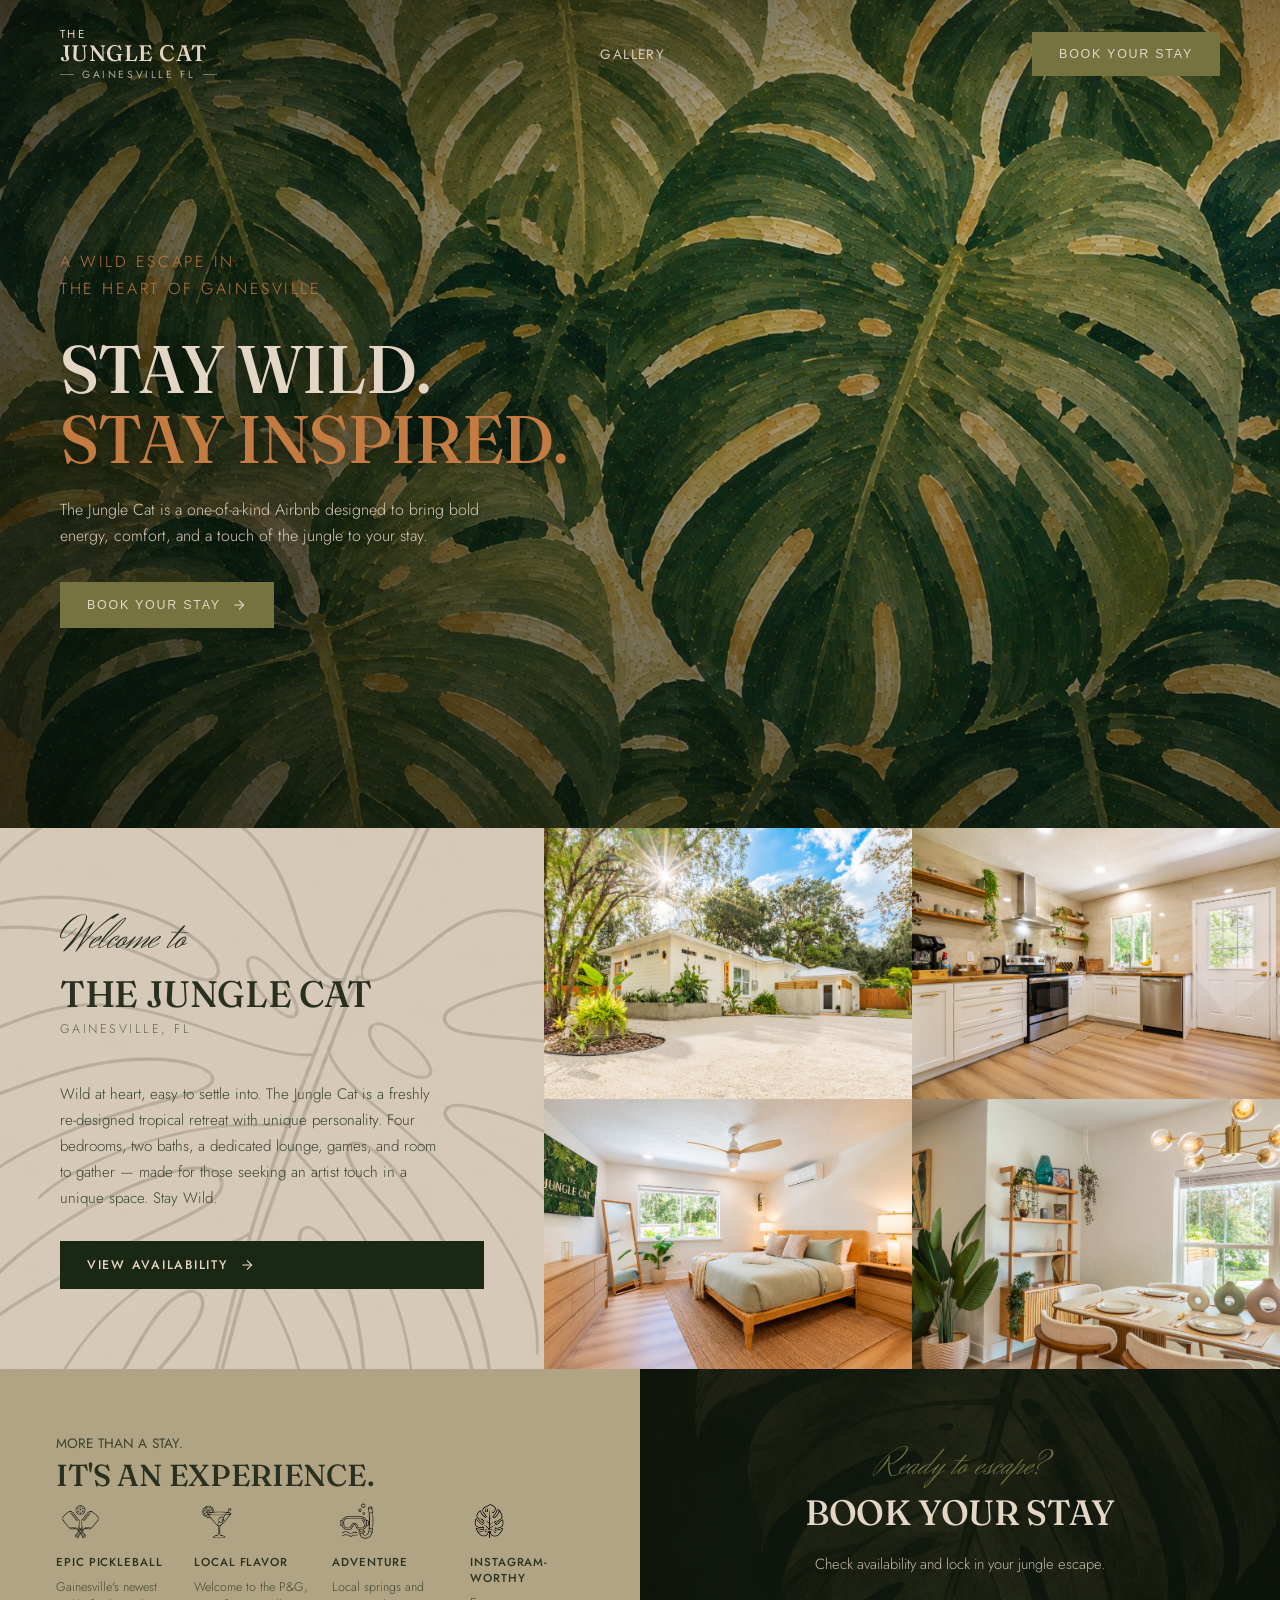
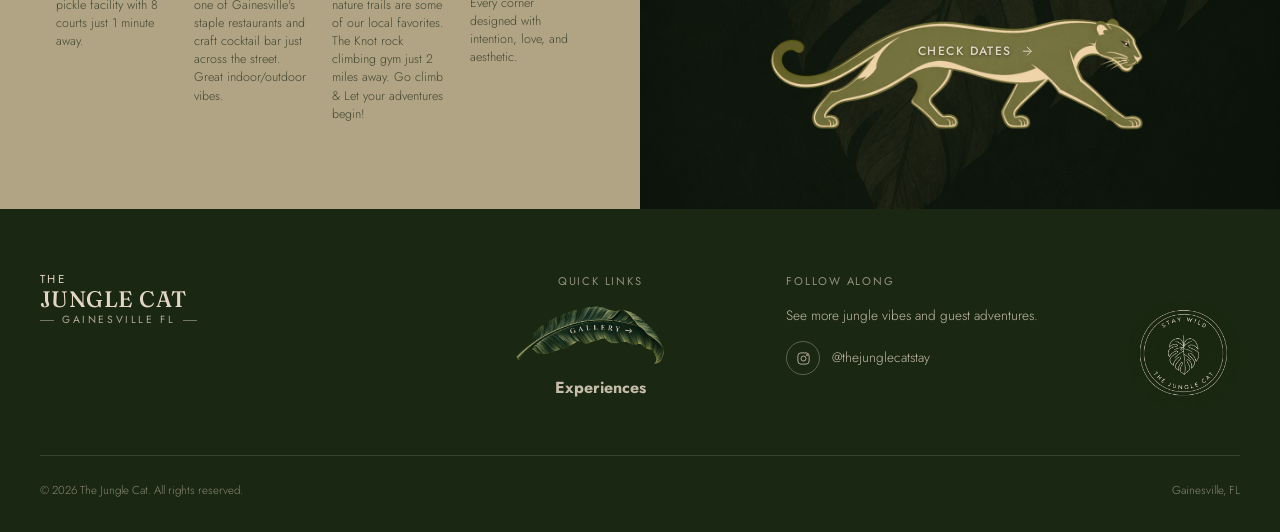
==== commit 987affd3: "Point OG/Twitter meta tags at thejunglecatstay.com, add Experiences to footer Quick Links Co-Authore" ====
--- a/index.html
+++ b/index.html
@@ -8,17 +8,17 @@
 <meta name="description" content="A one-of-a-kind Airbnb in Gainesville, FL. Four bedrooms, two baths, a dedicated lounge, and games — a freshly re-designed tropical retreat with unique personality.">
 
 <meta property="og:type" content="website">
-<meta property="og:url" content="https://thejunglecat.netlify.app/">
+<meta property="og:url" content="https://thejunglecatstay.com/">
 <meta property="og:title" content="The Jungle Cat | Gainesville, FL">
 <meta property="og:description" content="A one-of-a-kind Airbnb in Gainesville, FL. Four bedrooms, two baths, a dedicated lounge, and games — a freshly re-designed tropical retreat with unique personality.">
-<meta property="og:image" content="https://thejunglecat.netlify.app/images/og-image.jpg">
+<meta property="og:image" content="https://thejunglecatstay.com/images/og-image.jpg">
 <meta property="og:image:width" content="1200">
 <meta property="og:image:height" content="630">
 
 <meta name="twitter:card" content="summary_large_image">
 <meta name="twitter:title" content="The Jungle Cat | Gainesville, FL">
 <meta name="twitter:description" content="A one-of-a-kind Airbnb in Gainesville, FL. Four bedrooms, two baths, a dedicated lounge, and games — a freshly re-designed tropical retreat with unique personality.">
-<meta name="twitter:image" content="https://thejunglecat.netlify.app/images/og-image.jpg">
+<meta name="twitter:image" content="https://thejunglecatstay.com/images/og-image.jpg">
 
 <link rel="preconnect" href="https://fonts.googleapis.com">
 <link href="https://fonts.googleapis.com/css2?family=Fraunces:ital,opsz,wght@0,9..144,300;0,9..144,400;0,9..144,500;0,9..144,600;1,9..144,400;1,9..144,500&family=Herr+Von+Muellerhoff&family=Jost:wght@300;400;500;600&display=swap" rel="stylesheet">
@@ -140,6 +140,7 @@
         <span class="footer-gallery-text">Gallery</span>
         <img class="footer-gallery-leaf" src="images/gallery-leaf.png" alt="Gallery">
       </a>
+      <a href="experiences.html">Experiences</a>
     </div>
     <div class="footer-col footer-follow-col">
       <h5>FOLLOW ALONG</h5>
--- a/styles.css
+++ b/styles.css
@@ -209,7 +209,7 @@
     .footer-quicklinks-col{text-align:center;}
     .footer-gallery-link{display:inline-block; margin-bottom:0;}
     .footer-gallery-text{display:none;}
-    .footer-gallery-leaf{display:block; height:60px; width:auto; margin:0 auto;}
+    .footer-gallery-leaf{display:block; height:60px; width:auto; margin:0 auto; transform:translateX(-10px);}
   }
   .socials{display:flex; align-items:center; gap:12px; margin-top:14px;}
   .socials a{
@@ -361,7 +361,35 @@
     padding:28px;
     box-shadow:0 25px 70px rgba(0,0,0,0.4);
   }
+  #search-widget_IO312PWQ .cities-dropdown{display:none;}
   @media(max-width:560px){
     .booking-widget-wrap{padding:20px 16px; border-radius:10px;}
     .booking-main{padding:40px 20px 70px; gap:28px;}
   }
+
+  /* ===== EXPERIENCES PAGE ===== */
+  .experiences-wrap{
+    width:100%; max-width:820px;
+    background:var(--cream) url('images/welcome-leaf.png') center/cover no-repeat;
+    border-radius:14px;
+    padding:40px;
+    box-shadow:0 25px 70px rgba(0,0,0,0.4);
+    display:flex; flex-direction:column; gap:36px;
+    text-align:left;
+  }
+  .experience-card{display:flex; gap:22px; align-items:flex-start;}
+  .experience-card img{width:44px; height:44px; object-fit:contain; flex:0 0 auto; margin-top:4px;}
+  .experience-card h3{font-size:1.2rem; color:var(--forest-deep); margin-bottom:10px; line-height:1.25;}
+  .experience-card p{font-size:0.92rem; font-weight:300; color:var(--forest-deep); opacity:0.85; line-height:1.6; margin-bottom:14px;}
+  .experience-card a{
+    display:inline-flex; align-items:center; gap:8px;
+    font-size:0.72rem; font-weight:600; letter-spacing:0.08em;
+    color:var(--olive); text-decoration:none;
+    border-bottom:1px solid var(--olive);
+    padding-bottom:2px;
+  }
+  .experience-card a svg{width:14px; height:14px; stroke:var(--olive);}
+  @media(max-width:560px){
+    .experiences-wrap{padding:26px 22px; border-radius:10px; gap:28px;}
+    .experience-card{flex-direction:column; gap:14px;}
+  }
